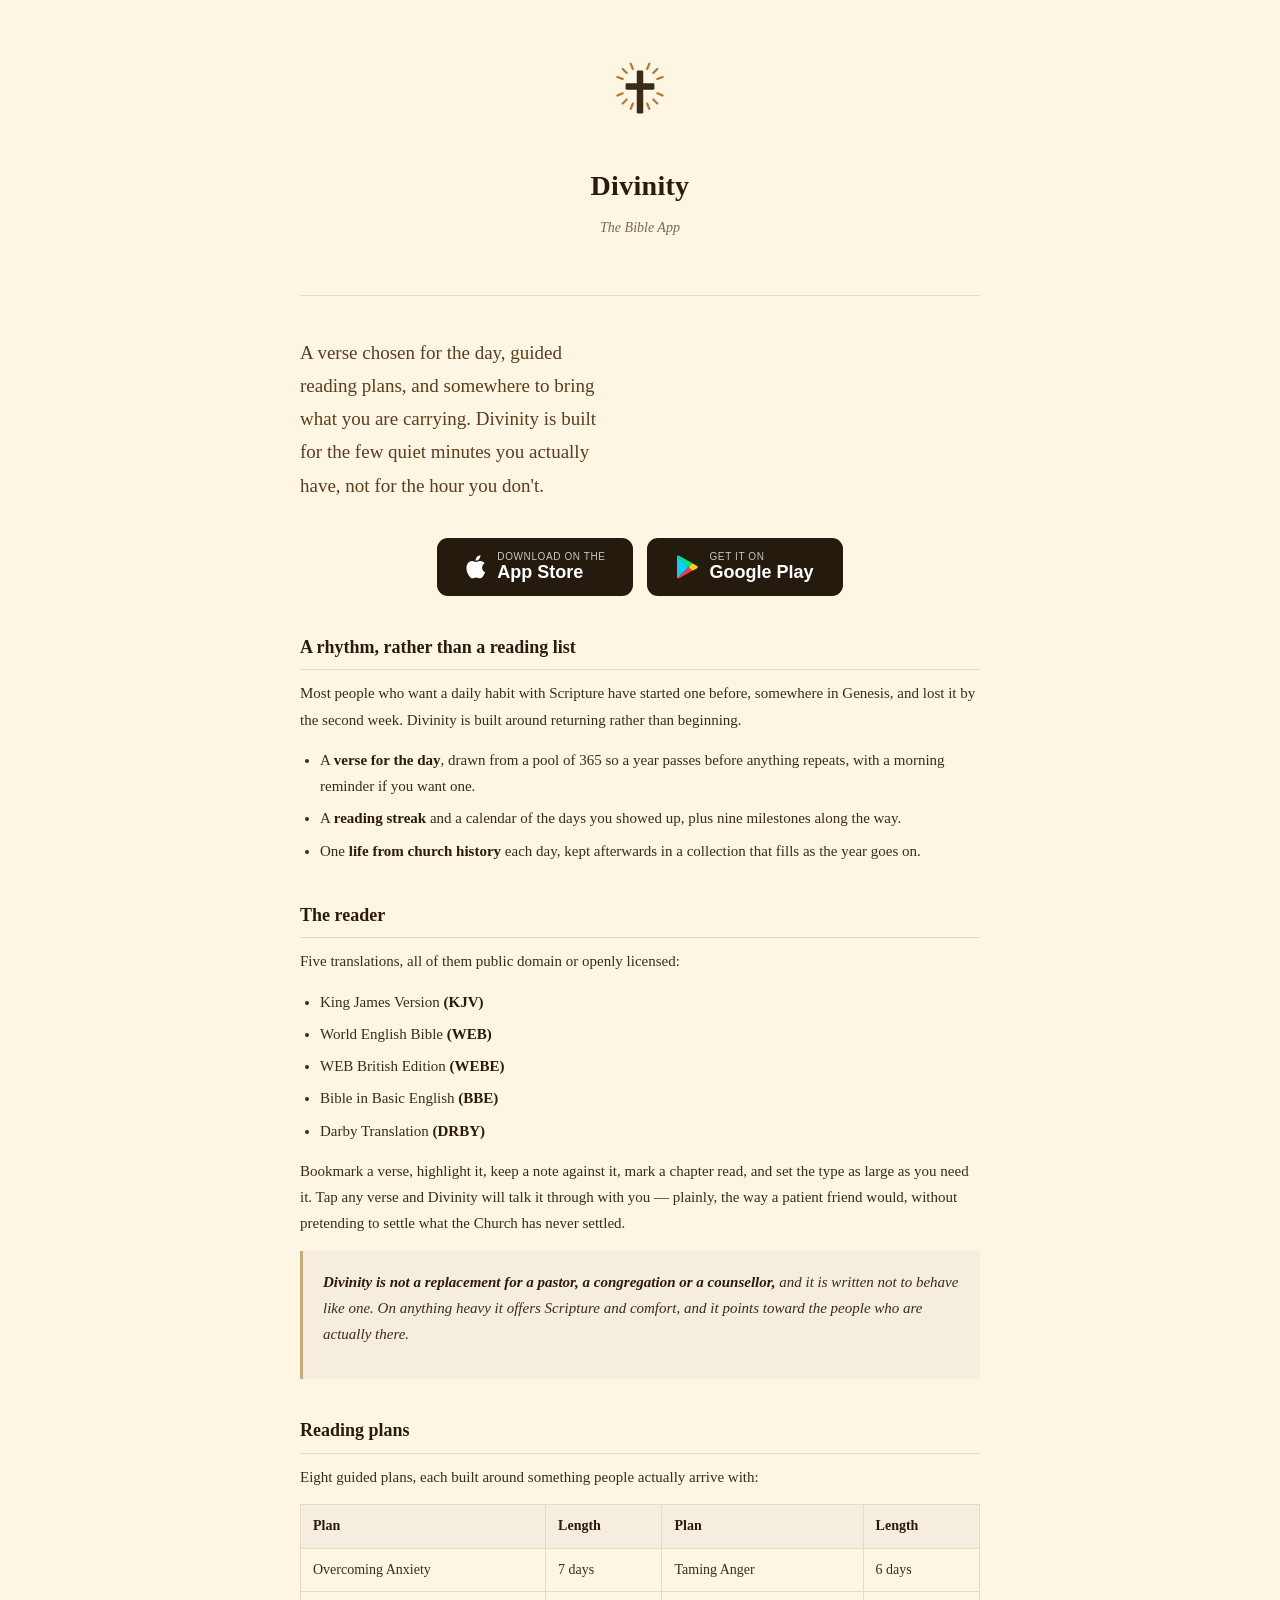
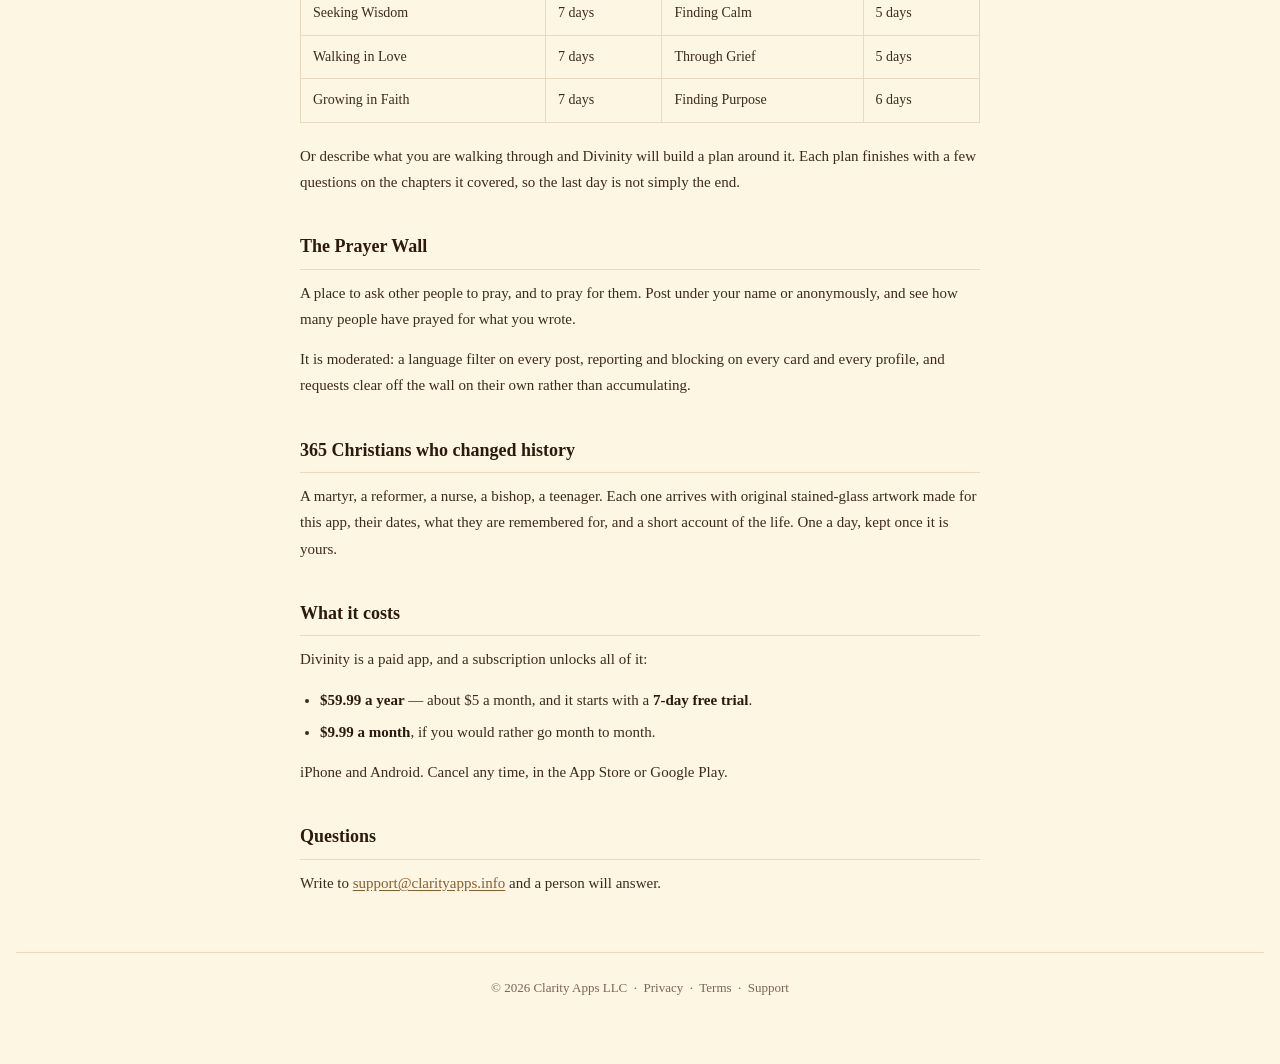
==== divinity/index.html @ 3f6fcd95 "Add the Divinity product page" ====
<!DOCTYPE html>
<html lang="en">
<head>
  <meta charset="UTF-8" />
  <meta name="viewport" content="width=device-width, initial-scale=1.0" />
  <title>Divinity — The Bible App</title>
  <meta name="description" content="A verse for the day, guided reading plans, 365 illustrated lives from church history, and a prayer wall. Divinity is a daily Bible app for iPhone and Android." />
  <link rel="canonical" href="https://clarityapps.info/divinity/" />
  <meta property="og:type" content="website" />
  <meta property="og:title" content="Divinity — The Bible App" />
  <meta property="og:description" content="A verse for the day, guided reading plans, 365 illustrated lives from church history, and a prayer wall. Divinity is a daily Bible app for iPhone and Android." />
  <meta property="og:url" content="https://clarityapps.info/divinity/" />
  <link rel="stylesheet" href="/style.css" />
</head>
<body>
  <div class="wrap">

  <header>
    <svg class="mark" viewBox="0 0 100 100" role="img" aria-label="Divinity">
      <g stroke="#B5762F" stroke-width="3" stroke-linecap="round">
      <line x1="59.9" y1="18.0" x2="63.0" y2="10.6" />
      <line x1="68.4" y1="23.6" x2="74.0" y2="18.0" />
      <line x1="74.0" y1="32.1" x2="81.4" y2="29.0" />
      <line x1="74.0" y1="51.9" x2="81.4" y2="55.0" />
      <line x1="68.4" y1="60.4" x2="74.0" y2="66.0" />
      <line x1="59.9" y1="66.0" x2="63.0" y2="73.4" />
      <line x1="40.1" y1="66.0" x2="37.0" y2="73.4" />
      <line x1="31.6" y1="60.4" x2="26.0" y2="66.0" />
      <line x1="26.0" y1="51.9" x2="18.6" y2="55.0" />
      <line x1="26.0" y1="32.1" x2="18.6" y2="29.0" />
      <line x1="31.6" y1="23.6" x2="26.0" y2="18.0" />
      <line x1="40.1" y1="18.0" x2="37.0" y2="10.6" />
      </g>
      <rect x="45.5" y="20" width="9" height="60" rx="2" fill="#3B2A16" />
      <rect x="30" y="38" width="40" height="9" rx="2" fill="#3B2A16" />
    </svg>
    <h1>Divinity</h1>
    <p>The Bible App</p>
  </header>

  <p class="lede">A verse chosen for the day, guided reading plans, and somewhere to bring what you are carrying. Divinity is built for the few quiet minutes you actually have, not for the hour you don't.</p>

  <div class="stores">
    <a class="store" href="https://apps.apple.com/us/app/divinity-the-bible-app/id6777536853?ct=web">
      <svg width="22" height="26" viewBox="0 0 22 26" fill="#fff" aria-hidden="true">
        <path d="M18.1 13.8c0-3 2.4-4.4 2.5-4.5-1.4-2-3.5-2.3-4.3-2.3-1.8-.2-3.5 1.1-4.4 1.1-.9 0-2.3-1.1-3.8-1-1.9 0-3.7 1.1-4.7 2.9-2 3.5-.5 8.6 1.4 11.4 1 1.4 2.1 2.9 3.6 2.9 1.5-.1 2-.9 3.8-.9s2.3.9 3.8.9c1.6 0 2.6-1.4 3.5-2.8 1.1-1.6 1.6-3.2 1.6-3.3-.1 0-3-1.2-3-4.4zM15.2 5.1c.8-1 1.4-2.4 1.2-3.8-1.2.1-2.7.8-3.5 1.8-.8.9-1.4 2.3-1.3 3.7 1.3.1 2.7-.7 3.6-1.7z"/>
      </svg>
      <span class="lines"><span class="top">Download on the</span><span class="bottom">App Store</span></span>
    </a>
    <a class="store" href="https://play.google.com/store/apps/details?id=com.clarityapps.divinity&referrer=utm_source%3Dweb">
      <svg width="22" height="24" viewBox="0 0 22 24" aria-hidden="true">
        <path d="M1.3.9C1.1 1.2 1 1.6 1 2.1v19.8c0 .5.1.9.3 1.2l.1.1 11.1-11.1v-.2L1.4.8l-.1.1z" fill="#00D2FF"/>
        <path d="M16.2 15.8l-3.7-3.7v-.2l3.7-3.7.1.1 4.4 2.5c1.3.7 1.3 1.9 0 2.6l-4.5 2.4z" fill="#FFD500"/>
        <path d="M16.3 15.7L12.5 12 1.3 23.1c.4.5 1.1.5 1.9.1l13.1-7.5z" fill="#FF3A44"/>
        <path d="M16.3 8.3L3.2.8C2.4.4 1.7.4 1.3.9L12.5 12l3.8-3.7z" fill="#00E676"/>
      </svg>
      <span class="lines"><span class="top">Get it on</span><span class="bottom">Google Play</span></span>
    </a>
  </div>

  <h2>A rhythm, rather than a reading list</h2>
  <p>Most people who want a daily habit with Scripture have started one before, somewhere in Genesis, and lost it by the second week. Divinity is built around returning rather than beginning.</p>
  <ul>
    <li>A <strong>verse for the day</strong>, drawn from a pool of 365 so a year passes before anything repeats, with a morning reminder if you want one.</li>
    <li>A <strong>reading streak</strong> and a calendar of the days you showed up, plus nine milestones along the way.</li>
    <li>One <strong>life from church history</strong> each day, kept afterwards in a collection that fills as the year goes on.</li>
  </ul>

  <h2>The reader</h2>
  <p>Five translations, all of them public domain or openly licensed:</p>
  <ul>
    <li>King James Version <strong>(KJV)</strong></li>
    <li>World English Bible <strong>(WEB)</strong></li>
    <li>WEB British Edition <strong>(WEBE)</strong></li>
    <li>Bible in Basic English <strong>(BBE)</strong></li>
    <li>Darby Translation <strong>(DRBY)</strong></li>
  </ul>
  <p>Bookmark a verse, highlight it, keep a note against it, mark a chapter read, and set the type as large as you need it. Tap any verse and Divinity will talk it through with you — plainly, the way a patient friend would, without pretending to settle what the Church has never settled.</p>

  <div class="highlight">
    <p><strong>Divinity is not a replacement for a pastor, a congregation or a counsellor,</strong> and it is written not to behave like one. On anything heavy it offers Scripture and comfort, and it points toward the people who are actually there.</p>
  </div>

  <h2>Reading plans</h2>
  <p>Eight guided plans, each built around something people actually arrive with:</p>
  <table>
    <tr><th>Plan</th><th>Length</th><th>Plan</th><th>Length</th></tr>
    <tr><td>Overcoming Anxiety</td><td>7 days</td><td>Taming Anger</td><td>6 days</td></tr>
    <tr><td>Seeking Wisdom</td><td>7 days</td><td>Finding Calm</td><td>5 days</td></tr>
    <tr><td>Walking in Love</td><td>7 days</td><td>Through Grief</td><td>5 days</td></tr>
    <tr><td>Growing in Faith</td><td>7 days</td><td>Finding Purpose</td><td>6 days</td></tr>
  </table>
  <p>Or describe what you are walking through and Divinity will build a plan around it. Each plan finishes with a few questions on the chapters it covered, so the last day is not simply the end.</p>

  <h2>The Prayer Wall</h2>
  <p>A place to ask other people to pray, and to pray for them. Post under your name or anonymously, and see how many people have prayed for what you wrote.</p>
  <p>It is moderated: a language filter on every post, reporting and blocking on every card and every profile, and requests clear off the wall on their own rather than accumulating.</p>

  <h2>365 Christians who changed history</h2>
  <p>A martyr, a reformer, a nurse, a bishop, a teenager. Each one arrives with original stained-glass artwork made for this app, their dates, what they are remembered for, and a short account of the life. One a day, kept once it is yours.</p>

  <h2>What it costs</h2>
  <p>Divinity is a paid app, and a subscription unlocks all of it:</p>
  <ul>
    <li><strong>$59.99 a year</strong> — about $5 a month, and it starts with a <strong>7-day free trial</strong>.</li>
    <li><strong>$9.99 a month</strong>, if you would rather go month to month.</li>
  </ul>
  <p>iPhone and Android. Cancel any time, in the App Store or Google Play.</p>

  <h2>Questions</h2>
  <p>Write to <a href="mailto:support@clarityapps.info">support@clarityapps.info</a> and a person will answer.</p>

  </div>

  <footer>
    &copy; 2026 Clarity Apps LLC &nbsp;·&nbsp;
    <a href="/privacy/">Privacy</a> &nbsp;·&nbsp;
    <a href="/terms/">Terms</a> &nbsp;·&nbsp;
    <a href="/support/">Support</a>
  </footer>
</body>
</html>
---- style.css ----
/* clarityapps.info — one identity for the whole site.
 *
 * Before this file the site was five hand-written pages with five inline
 * <style> blocks and three different identities: the home, support and terms
 * pages were near-black with a system sans, privacy was cream with a serif, and
 * the channel landing pages were a fourth near-miss of privacy. Two legal
 * documents did not match each other. There was no shared system, so every page
 * was a fresh invention and drift was guaranteed.
 *
 * The tokens below are lifted from the privacy page, which was the one already
 * wearing Divinity's own colours. Everything else was moved onto it.
 *
 * Edit this file, not a page. scripts/site/restyle.mjs re-emits every page and
 * asserts their visible TEXT is unchanged, so presentation can be reworked
 * without risking a word of the legal copy.
 */

:root {
  --paper:        #FDF6E3;
  --paper-sunk:   #F5EDE0;
  --rule:         #E8D9C0;
  --ink:          #2C1A0E;
  --ink-body:     #3D2B1A;
  --ink-soft:     #5C3D1E;
  --ink-muted:    #7A6652;
  --gold:         #8B5E2F;
  --gold-light:   #C8A97A;
  --serif: Georgia, 'Iowan Old Style', 'Times New Roman', serif;
  /* Store-badge lettering only. Apple and Google both set their badge wordmarks
     in a grotesque, and a serif "App Store" reads as a knock-off. */
  --sans: -apple-system, BlinkMacSystemFont, 'Segoe UI', Roboto, sans-serif;
}

*, *::before, *::after { box-sizing: border-box; margin: 0; padding: 0; }

body {
  font-family: var(--serif);
  background: var(--paper);
  color: var(--ink);
  line-height: 1.75;
  padding: 0 16px 64px;
  -webkit-font-smoothing: antialiased;
  text-rendering: optimizeLegibility;
}

.wrap { max-width: 680px; margin: 0 auto; }

/* A centred page — the channel landings and the home page — fills the screen
   and centres its content; a document page just flows. Both share everything
   else, which is the point. */
body.centered { display: flex; flex-direction: column; min-height: 100vh; padding-bottom: 32px; }
body.centered .wrap { flex: 1 0 auto; display: flex; flex-direction: column; align-items: center; justify-content: center; text-align: center; }
/* Measured: an absolutely-positioned footer overlapped the store buttons at
   844x390, a phone held sideways. It stays in normal flow. */
body.centered footer { flex: 0 0 auto; padding-top: 56px; }

header {
  text-align: center;
  padding: 56px 0 40px;
  border-bottom: 1px solid var(--rule);
  margin-bottom: 40px;
}
body.centered header { border-bottom: 0; padding: 0 0 8px; margin-bottom: 0; }

.cross { display: inline-block; font-size: 28px; color: var(--gold-light); margin-bottom: 12px; }
.mark { width: 72px; height: 72px; margin-bottom: 24px; }

header h1 { font-size: 28px; font-weight: bold; color: var(--ink); margin-bottom: 6px; letter-spacing: 0.3px; }
header p  { font-size: 14px; color: var(--ink-muted); font-style: italic; }

h1 { font-size: 28px; font-weight: bold; color: var(--ink); letter-spacing: 0.3px; }
h2 {
  font-size: 18px;
  color: var(--ink);
  margin: 36px 0 10px;
  padding-bottom: 6px;
  border-bottom: 1px solid var(--rule);
}
h3 { font-size: 16px; color: var(--ink); margin: 24px 0 8px; }

p  { font-size: 15px; color: var(--ink-body); margin-bottom: 14px; }
ul, ol { margin: 0 0 14px 20px; }
li { font-size: 15px; color: var(--ink-body); margin-bottom: 6px; }
strong { color: var(--ink); }

a { color: var(--gold); text-decoration: underline; text-underline-offset: 2px; }
a:hover { color: var(--ink-soft); }

.highlight {
  background: var(--paper-sunk);
  border-left: 3px solid var(--gold-light);
  padding: 18px 20px;
  margin: 0 0 32px;
  font-style: italic;
  color: var(--ink-soft);
  font-size: 15px;
}

/* support/ and terms/ carried these as dark panels. Same structure, paper tone. */
.card, .faq-item {
  background: var(--paper-sunk);
  border: 1px solid var(--rule);
  border-radius: 10px;
  padding: 20px 22px;
  margin-bottom: 16px;
}
.card h2, .faq-item h2 { margin-top: 0; border-bottom: 0; padding-bottom: 0; }
.card p:last-child, .faq-item p:last-child { margin-bottom: 0; }

.logo {
  font-size: 13px;
  letter-spacing: 3px;
  text-transform: uppercase;
  color: var(--ink-muted);
  font-family: var(--sans);
}
.subtitle { font-size: 14px; color: var(--ink-muted); font-style: italic; }

table { width: 100%; border-collapse: collapse; margin: 0 0 20px; font-size: 14px; }
th, td { text-align: left; padding: 9px 12px; border: 1px solid var(--rule); color: var(--ink-body); }
th { background: var(--paper-sunk); color: var(--ink); font-weight: bold; }

/* A page whose job is one decision states it big; a document page does not. */
.headline { font-size: clamp(32px, 6.5vw, 46px); line-height: 1.15; letter-spacing: -0.5px; margin-bottom: 16px; max-width: 14ch; }
.lede { font-size: clamp(16px, 2.2vw, 19px); color: var(--ink-soft); max-width: 32ch; margin-bottom: 36px; }

.buttons { display: flex; flex-wrap: wrap; gap: 12px; justify-content: center; }
.btn {
  padding: 13px 26px;
  border-radius: 10px;
  font-size: 15px;
  text-decoration: none;
  border: 1px solid var(--rule);
  transition: opacity 0.15s ease;
}
.btn:hover { opacity: 0.85; text-decoration: none; }
.btn-primary { background: var(--ink); color: var(--paper); border-color: var(--ink); }
.btn-primary:hover { color: var(--paper); }
.btn-ghost { background: transparent; color: var(--ink-soft); }
.btn-ghost:hover { color: var(--ink); }

.stores { display: flex; flex-wrap: wrap; gap: 14px; justify-content: center; }
.store {
  display: inline-flex;
  align-items: center;
  justify-content: center;
  /* They stack on a phone, where two different widths read as a mistake. */
  min-width: 196px;
  gap: 11px;
  background: #241A0E;
  color: #FFFFFF;
  text-decoration: none;
  padding: 13px 22px;
  border-radius: 11px;
  transition: transform 0.12s ease, opacity 0.12s ease;
}
.store:hover { opacity: 0.9; transform: translateY(-1px); color: #FFFFFF; text-decoration: none; }
.store svg { flex: 0 0 auto; }
.store .lines { text-align: left; line-height: 1.15; font-family: var(--sans); }
.store .top { display: block; font-size: 10px; letter-spacing: 0.6px; text-transform: uppercase; opacity: 0.75; }
.store .bottom { display: block; font-size: 18px; font-weight: 600; }

footer {
  margin-top: 56px;
  padding-top: 24px;
  border-top: 1px solid var(--rule);
  text-align: center;
  font-size: 13px;
  color: var(--ink-muted);
}
body.centered footer { border-top: 0; margin-top: 0; }
footer a { color: var(--ink-muted); text-decoration: none; }
footer a:hover { color: var(--ink-soft); }

@media (prefers-reduced-motion: reduce) {
  .store, .btn { transition: none; }
}
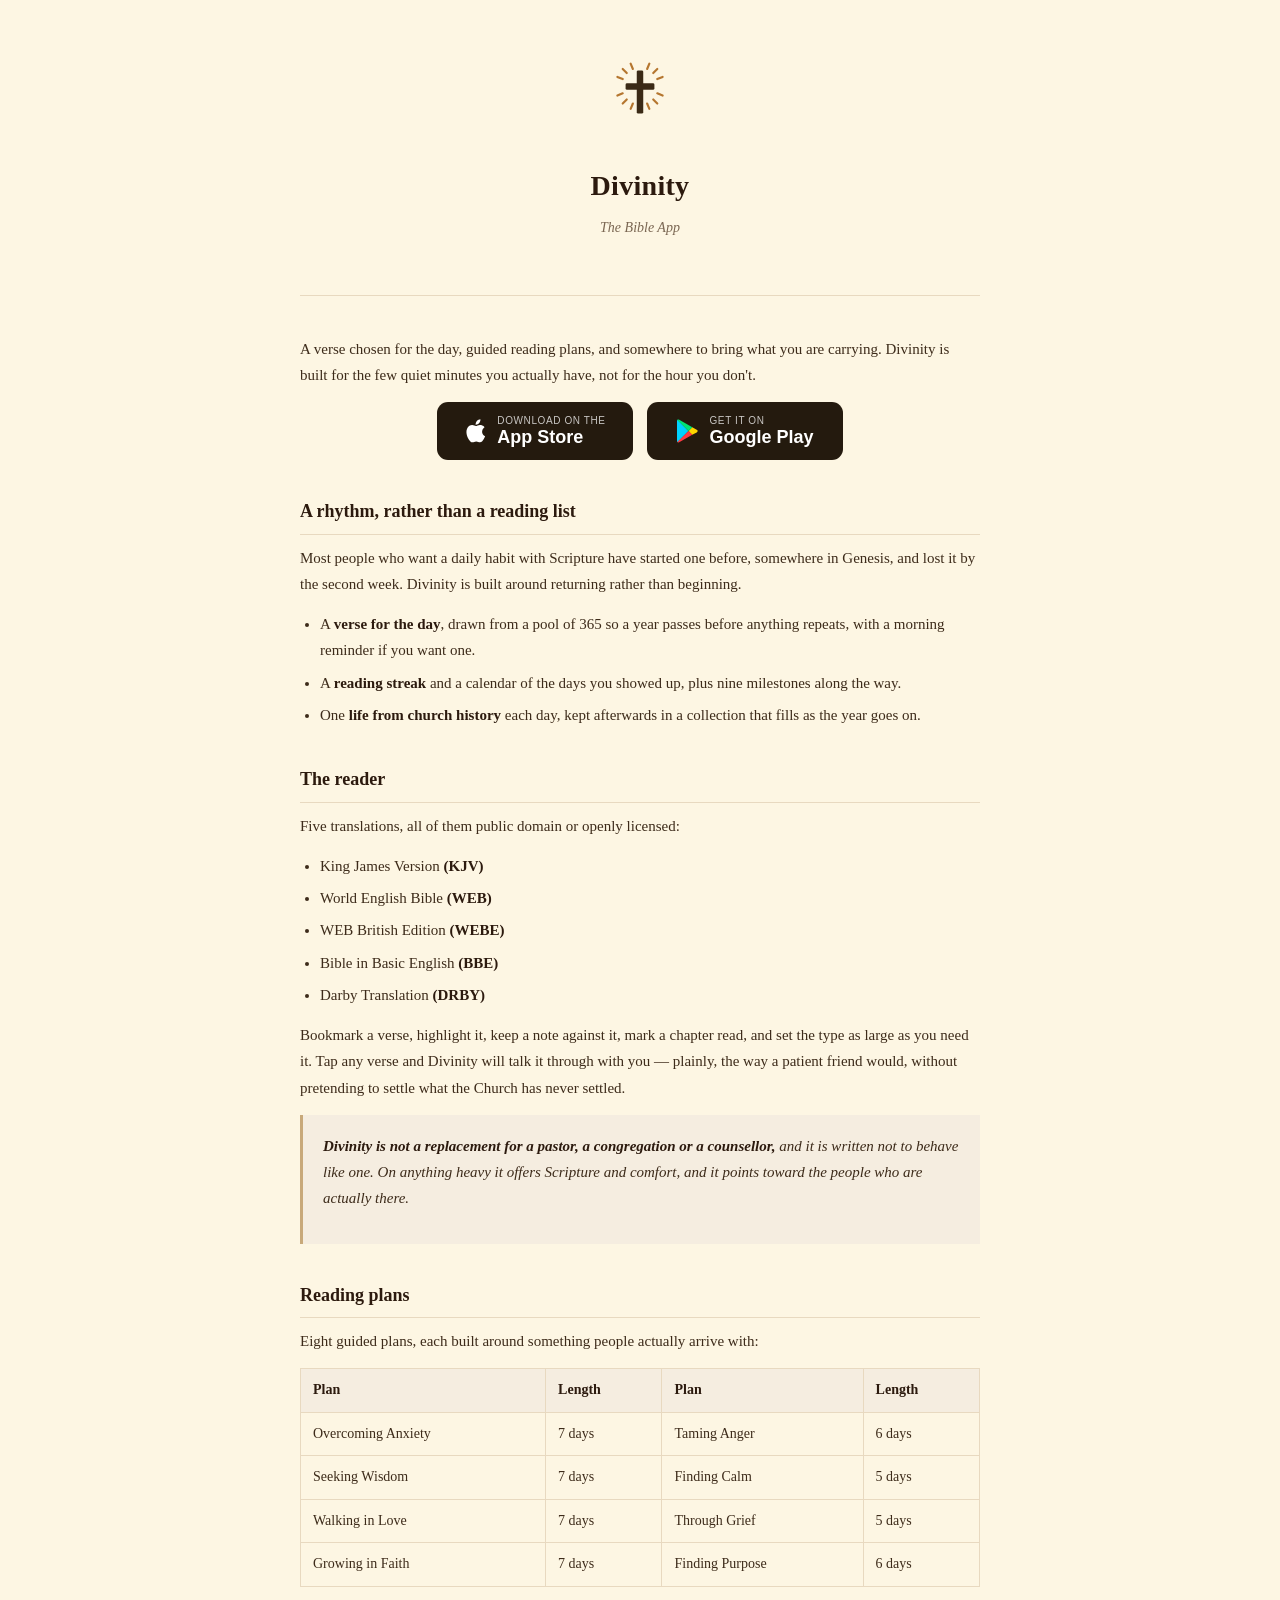
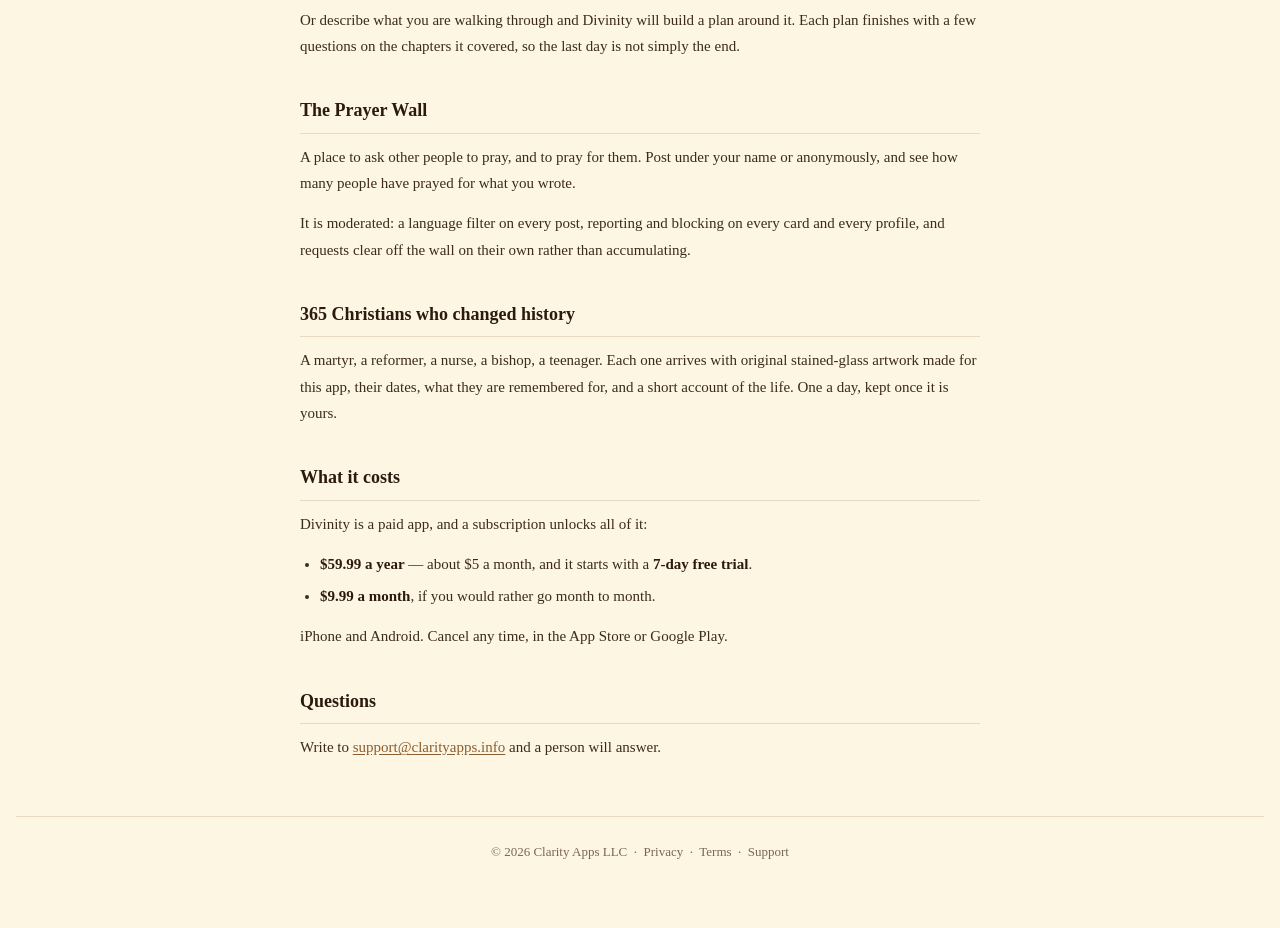
==== commit bdd440ff: "Stop the opening paragraph using the centered-layout lede class" ====
--- a/divinity/index.html
+++ b/divinity/index.html
@@ -38,7 +38,7 @@
     <p>The Bible App</p>
   </header>
 
-  <p class="lede">A verse chosen for the day, guided reading plans, and somewhere to bring what you are carrying. Divinity is built for the few quiet minutes you actually have, not for the hour you don't.</p>
+  <p>A verse chosen for the day, guided reading plans, and somewhere to bring what you are carrying. Divinity is built for the few quiet minutes you actually have, not for the hour you don't.</p>
 
   <div class="stores">
     <a class="store" href="https://apps.apple.com/us/app/divinity-the-bible-app/id6777536853?ct=web">
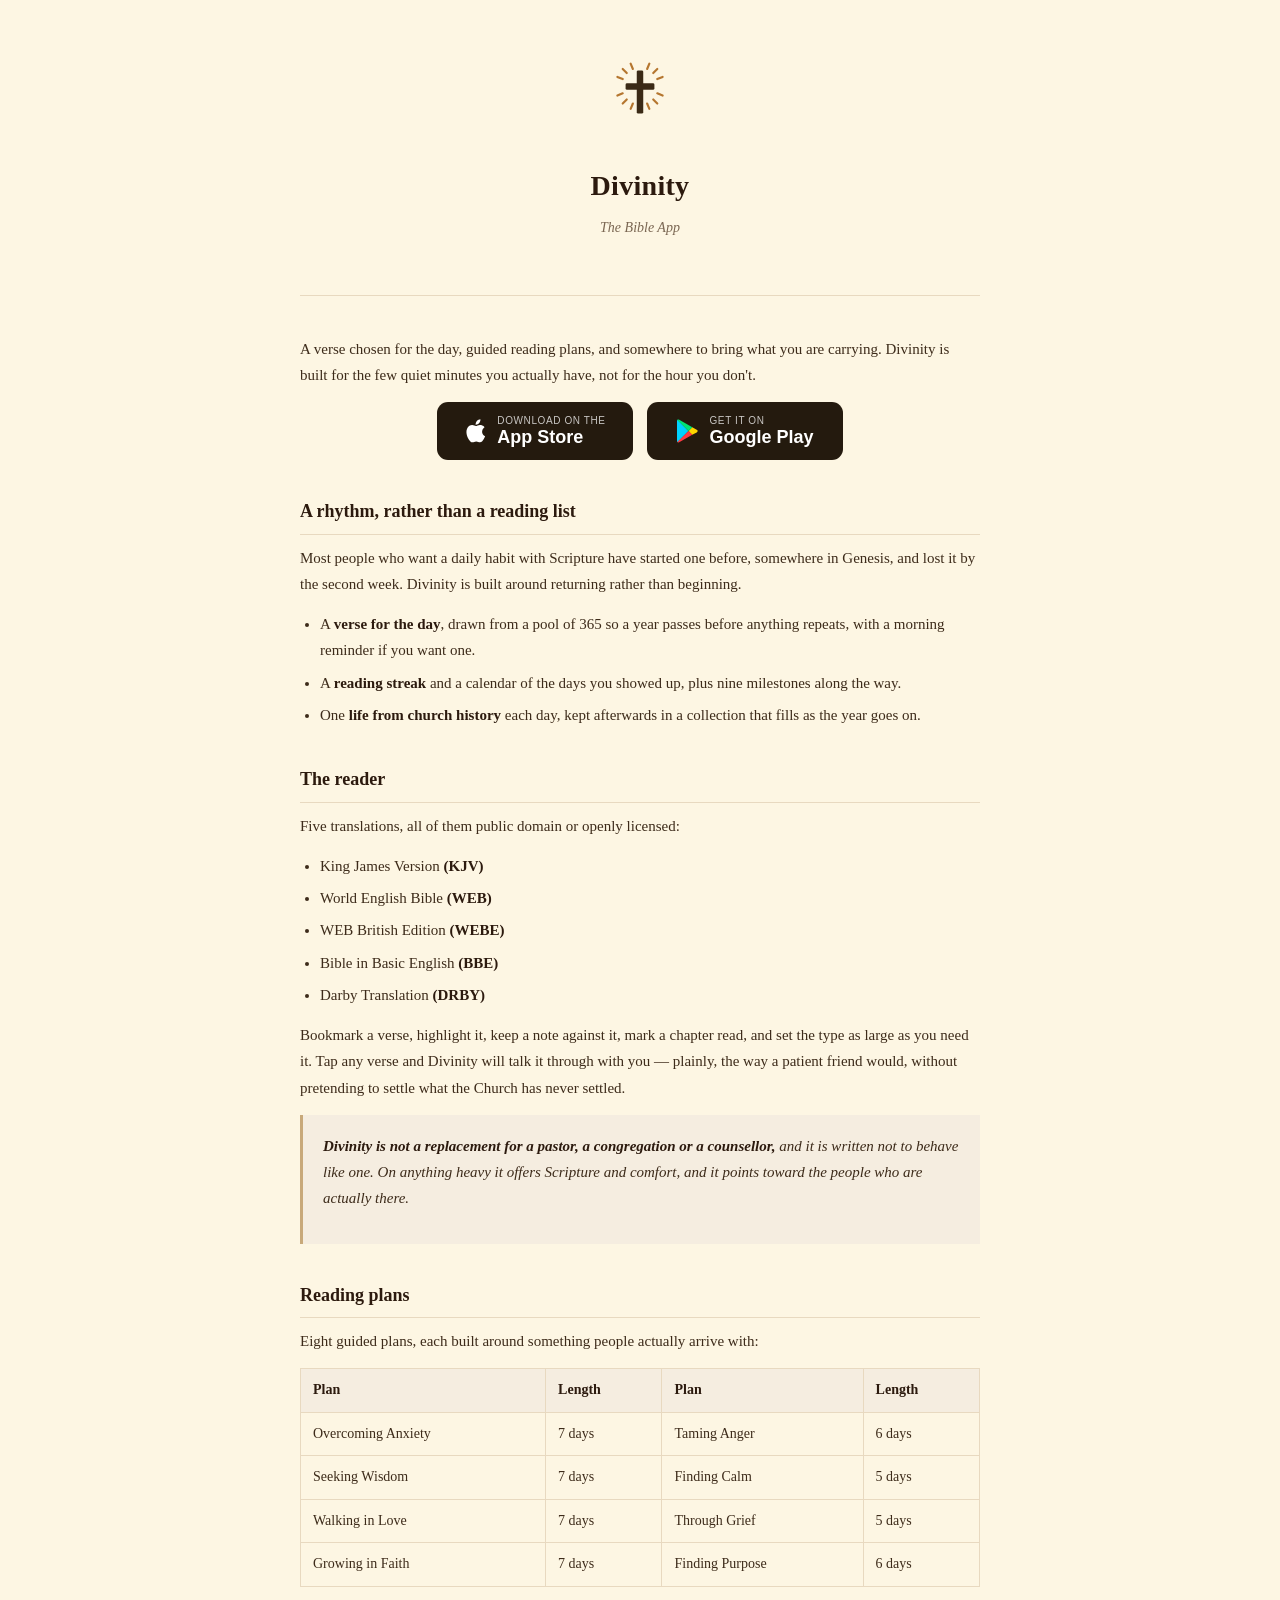
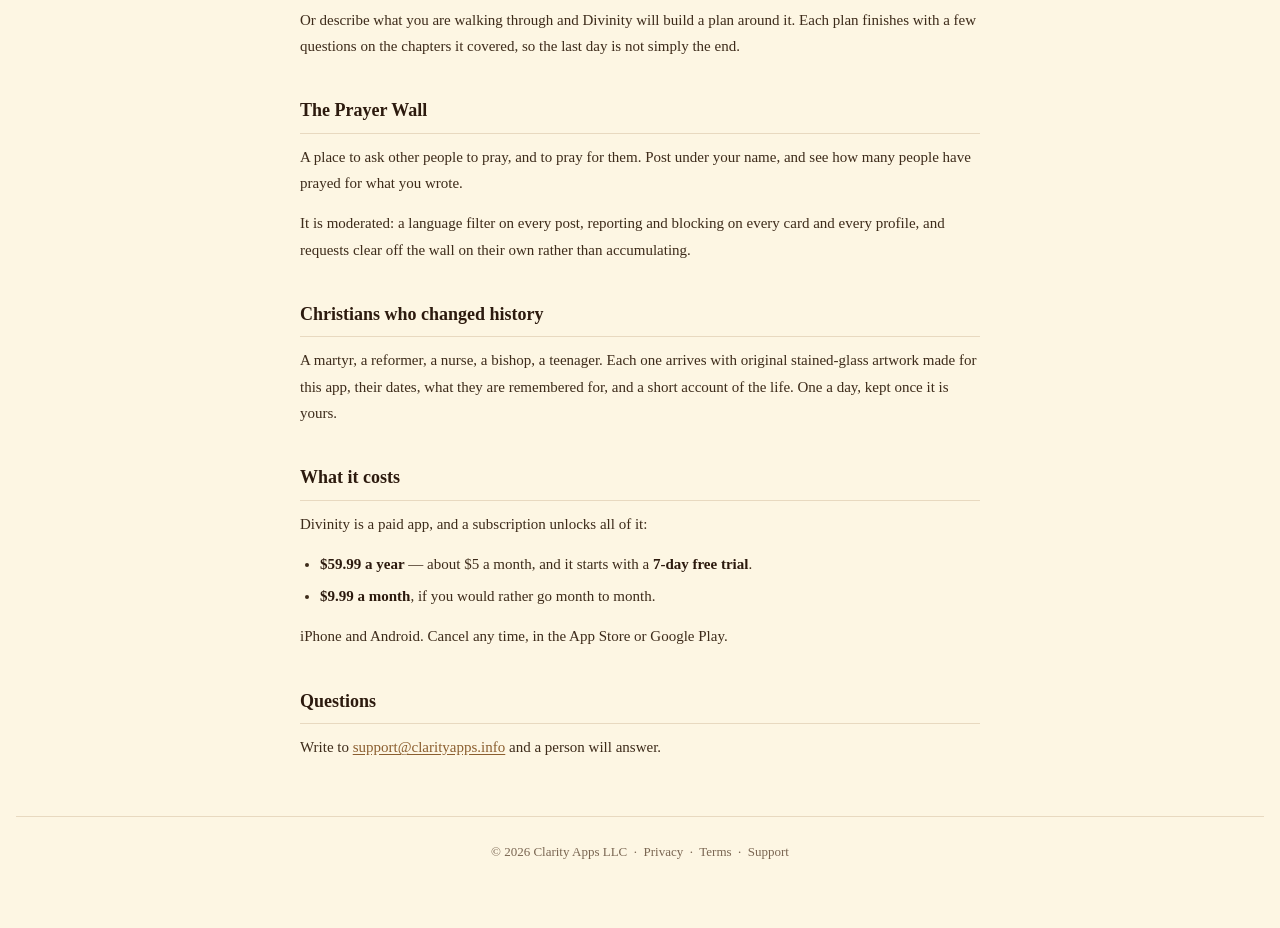
==== commit f56e1996: "Stop counting the saints, and drop the anonymous prayer claim" ====
--- a/divinity/index.html
+++ b/divinity/index.html
@@ -4,11 +4,11 @@
   <meta charset="UTF-8" />
   <meta name="viewport" content="width=device-width, initial-scale=1.0" />
   <title>Divinity — The Bible App</title>
-  <meta name="description" content="A verse for the day, guided reading plans, 365 illustrated lives from church history, and a prayer wall. Divinity is a daily Bible app for iPhone and Android." />
+  <meta name="description" content="A verse for the day, guided reading plans, illustrated lives from church history, and a prayer wall. Divinity is a daily Bible app for iPhone and Android." />
   <link rel="canonical" href="https://clarityapps.info/divinity/" />
   <meta property="og:type" content="website" />
   <meta property="og:title" content="Divinity — The Bible App" />
-  <meta property="og:description" content="A verse for the day, guided reading plans, 365 illustrated lives from church history, and a prayer wall. Divinity is a daily Bible app for iPhone and Android." />
+  <meta property="og:description" content="A verse for the day, guided reading plans, illustrated lives from church history, and a prayer wall. Divinity is a daily Bible app for iPhone and Android." />
   <meta property="og:url" content="https://clarityapps.info/divinity/" />
   <link rel="stylesheet" href="/style.css" />
 </head>
@@ -93,10 +93,10 @@
   <p>Or describe what you are walking through and Divinity will build a plan around it. Each plan finishes with a few questions on the chapters it covered, so the last day is not simply the end.</p>
 
   <h2>The Prayer Wall</h2>
-  <p>A place to ask other people to pray, and to pray for them. Post under your name or anonymously, and see how many people have prayed for what you wrote.</p>
+  <p>A place to ask other people to pray, and to pray for them. Post under your name, and see how many people have prayed for what you wrote.</p>
   <p>It is moderated: a language filter on every post, reporting and blocking on every card and every profile, and requests clear off the wall on their own rather than accumulating.</p>
 
-  <h2>365 Christians who changed history</h2>
+  <h2>Christians who changed history</h2>
   <p>A martyr, a reformer, a nurse, a bishop, a teenager. Each one arrives with original stained-glass artwork made for this app, their dates, what they are remembered for, and a short account of the life. One a day, kept once it is yours.</p>
 
   <h2>What it costs</h2>
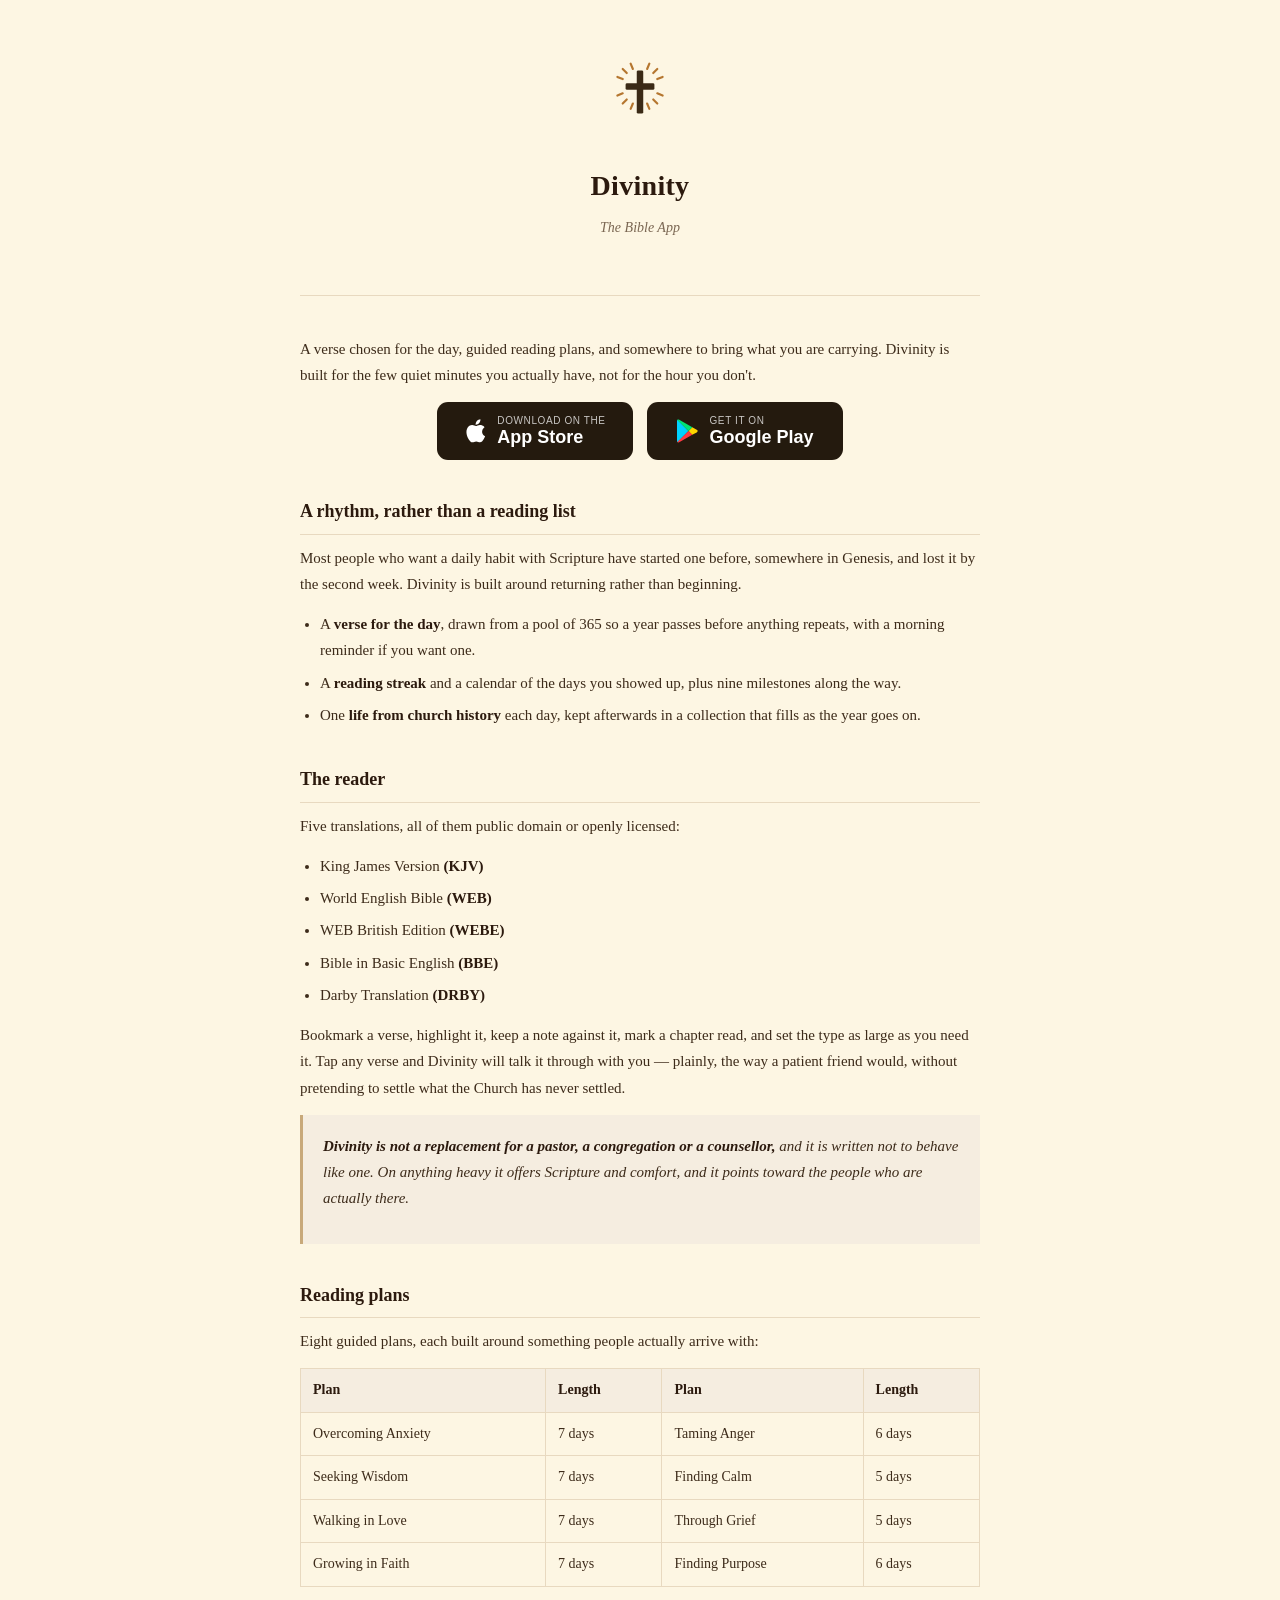
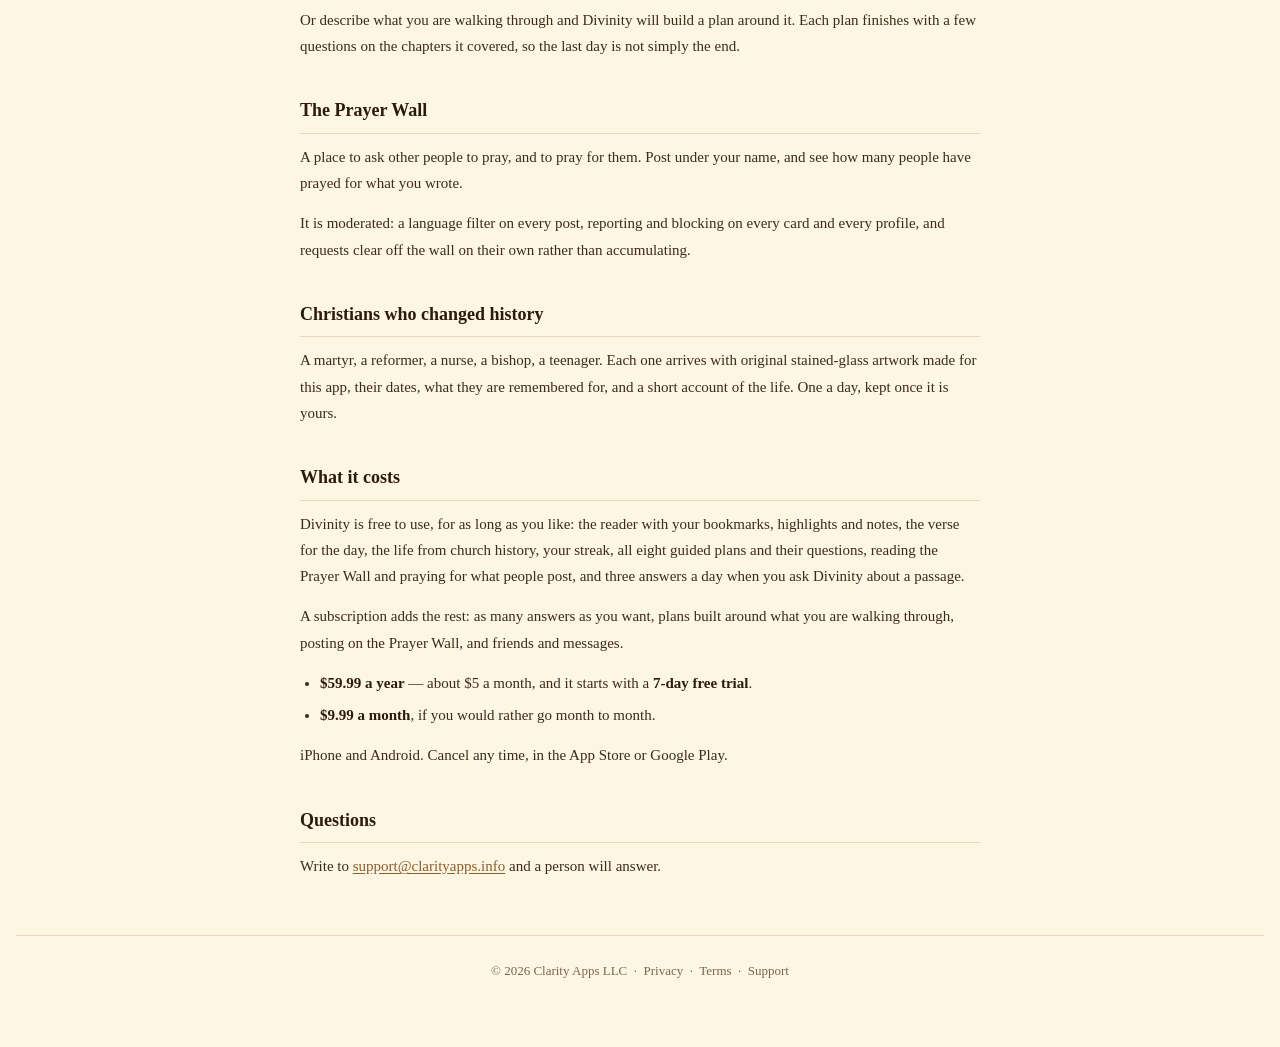
==== commit dc2c9c24: "Say Divinity is free to use, and what a subscription adds" ====
--- a/divinity/index.html
+++ b/divinity/index.html
@@ -100,7 +100,8 @@
   <p>A martyr, a reformer, a nurse, a bishop, a teenager. Each one arrives with original stained-glass artwork made for this app, their dates, what they are remembered for, and a short account of the life. One a day, kept once it is yours.</p>
 
   <h2>What it costs</h2>
-  <p>Divinity is a paid app, and a subscription unlocks all of it:</p>
+  <p>Divinity is free to use, for as long as you like: the reader with your bookmarks, highlights and notes, the verse for the day, the life from church history, your streak, all eight guided plans and their questions, reading the Prayer Wall and praying for what people post, and three answers a day when you ask Divinity about a passage.</p>
+  <p>A subscription adds the rest: as many answers as you want, plans built around what you are walking through, posting on the Prayer Wall, and friends and messages.</p>
   <ul>
     <li><strong>$59.99 a year</strong> — about $5 a month, and it starts with a <strong>7-day free trial</strong>.</li>
     <li><strong>$9.99 a month</strong>, if you would rather go month to month.</li>
